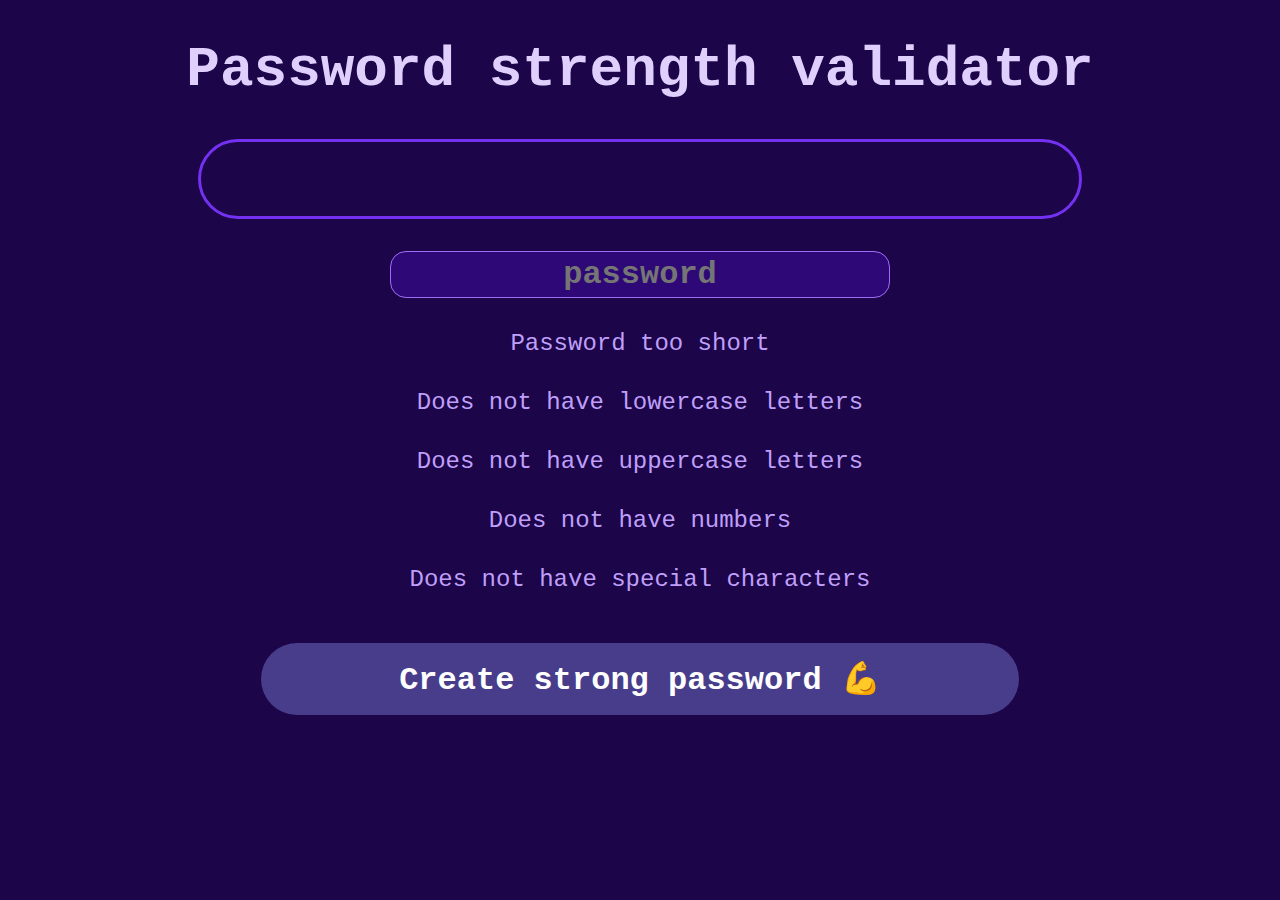
==== src/Index.html @ 683299e5 "Rename index.html to Index.html" ====
<!DOCTYPE html>
<html lang="en">

<head>
    <meta charset="UTF-8">
    <meta http-equiv="X-UA-Compatible" content="IE=edge">
    <meta name="viewport" content="width=device-width, initial-scale=1.0">

    <link rel="stylesheet" href="./style.css">
    <script src="./script.js" defer></script>

    <title>Password strength validator</title>
</head>

<body>
    <h1>Password strength validator</h1>
    <div class="strength-meter" id="strength-meter"></div>
    <input class="password-input" id="password-input" placeholder="password" type="text" autofocus
        aria-label="password">
    <div id="reasons" class="reasons"></div>
    <br>
    <button class="button" onclick="generatePassword()">Create strong password 💪</button>
    <br>
    <label id="generated-password"></label>
</body>

</html>
---- src/style.css ----
* {
  font-family: 'Courier New', Courier, monospace
}

h1 {
  font-size: 3.5rem;
}

div, input {
  font-size: 2rem;
}

*::before, *::after, * {
  box-sizing: border-box;
}

body {
  background-color: hsl(261, 88%, 15%);
  color: hsl(261, 88%, 90%);
  text-align: center;
}

.strength-meter {
  position: relative;
  height: 5rem;
  width: 70%;
  border: 3px solid hsl(261, 88%, 57%);
  border-radius: 5rem;
  margin: 0 auto;
  overflow: hidden;
}

.strength-meter::before {
  content: '';
  position: absolute;
  left: 0;
  height: 100%;
  width: calc(1% * var(--strength, 0));
  background-color: hsl(261, 88%, 67%);
  transition: width 200ms;
}

.password-input {
  margin-top: 2rem;
  width: 50%;
  max-width: 500px;
  padding: .25rem .75rem;
  background-color: hsl(261, 88%, 25%);
  color: white;
  border: 1px solid hsl(261, 88%, 57%);
  outline: none;
  text-align: center;
  border-radius: 1rem;
  font-weight: bold;
}

.password-input:focus {
  border-color: hsl(261, 88%, 70%);
}

.reasons > * {
  margin-top: 2rem;
  color: hsl(261, 88%, 80%);
  font-size: 1.5rem;
}

button {
    margin: 2rem;
    width: 60%;
    max-width: 800px;
    font-size: 2rem;
    background-color: darkslateblue;
    color: white;
    border: none;
    border-radius: 5rem;
    padding: 1rem;
    cursor: pointer;
    font-weight: bold;
}

label {
    color: chartreuse;
    margin: 2rem;
    font-size: 1.5rem;
    font-weight: bold;
}
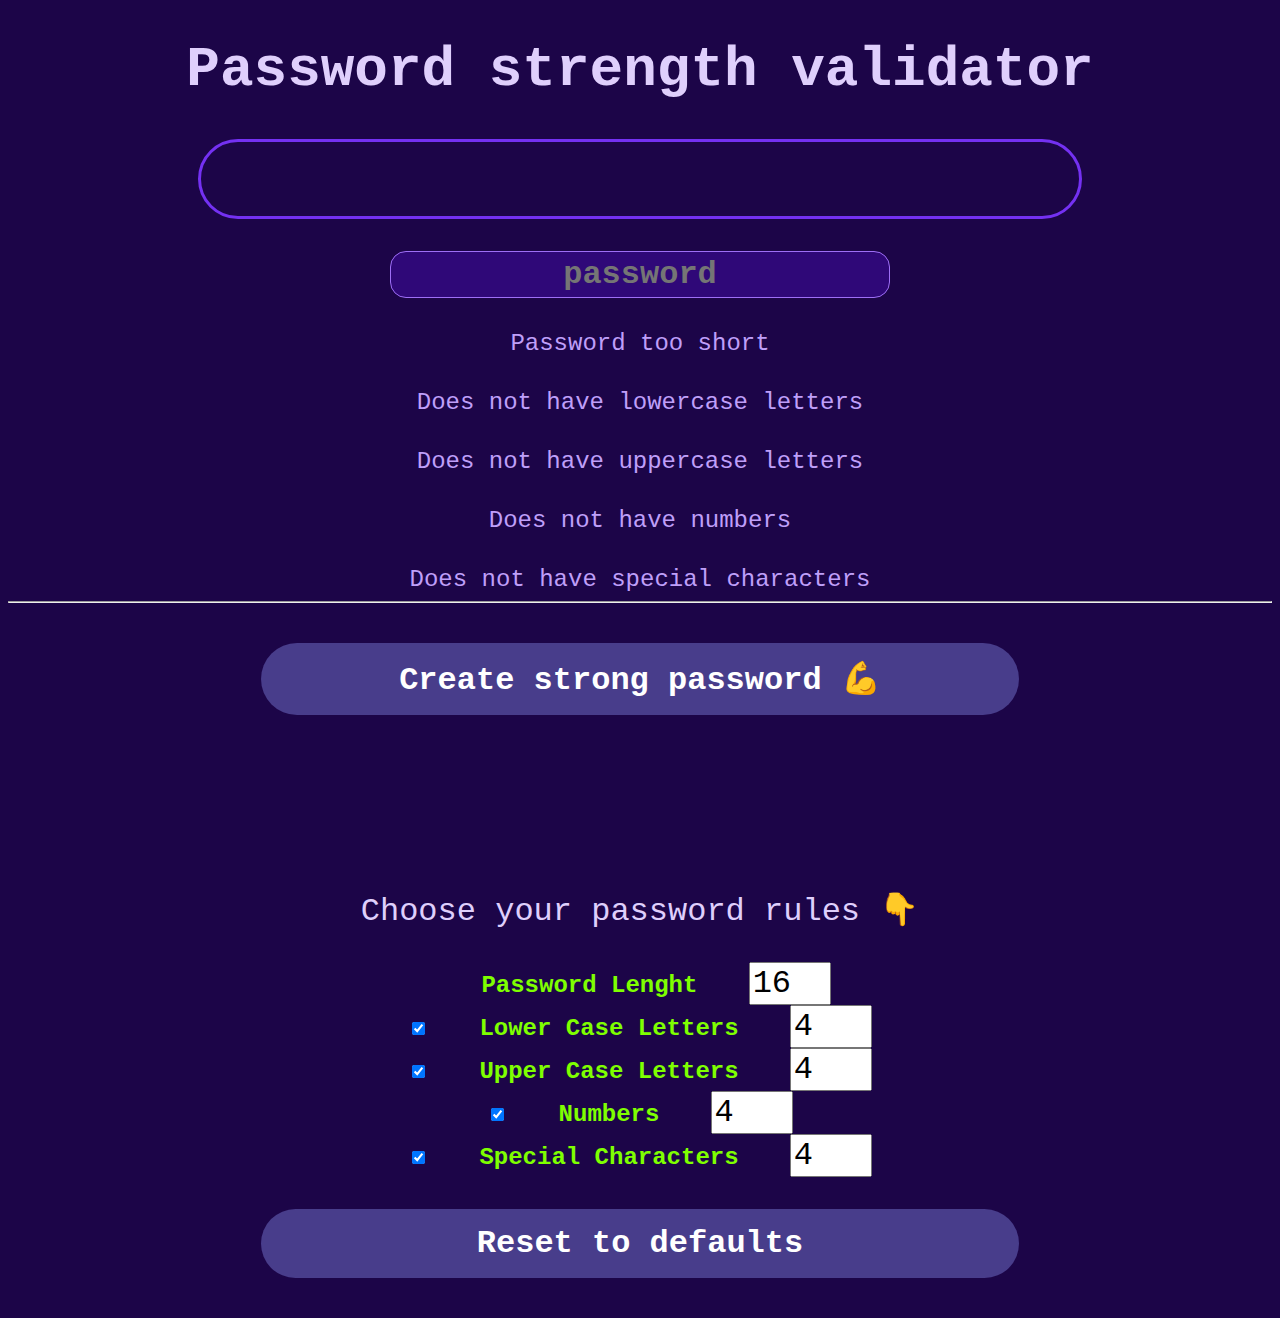
==== commit 2b8e89bd: "Merge branch 'main' of github.com:pncsoares/password-strength-validator" ====
--- a/src/Index.html
+++ b/src/Index.html
@@ -18,10 +18,56 @@
     <input class="password-input" id="password-input" placeholder="password" type="text" autofocus
         aria-label="password">
     <div id="reasons" class="reasons"></div>
-    <br>
-    <button class="button" onclick="generatePassword()">Create strong password 💪</button>
-    <br>
-    <label id="generated-password"></label>
+    <hr>
+    <div class="generate-password-container">
+        <div class="generate-password-button-container">
+            <button class="generate-password-button" onclick="generatePassword()">Create strong password 💪</button>
+            <br>
+            <label id="generated-password-label" class="generated-password-label"></label>
+            <br>
+            <label id="copy-message-label" class="copy-message-label"></label>
+        </div>
+        <br>
+        <div class="password-rules-container">
+            <p>Choose your password rules 👇</p>
+            <div>
+                <label for="password-lenght">Password Lenght</label>
+                <input type="number" class="number-selector" id="password-lenght" name="password-lenght" min="8"
+                    max="32" value="16">
+            </div>
+            <div class="checkboxes-container">
+                <div class="checkbox-container">
+                    <input type="checkbox" class="checkbox" id="lower-case-letters" name="lower-case-letters" checked
+                        onclick="handleCheck(this, 'lower-case-letters-quantity')">
+                    <label for="lower-case-letters">Lower Case Letters</label>
+                    <input type="number" class="number-selector" id="lower-case-letters-quantity"
+                        name="lower-case-letters-quantity" min="2" max="32" value="4">
+                </div>
+                <div class="checkbox-container">
+                    <input type="checkbox" class="checkbox" id="upper-case-letters" name="upper-case-letters" checked
+                        onclick="handleCheck(this, 'upper-case-letters-quantity')">
+                    <label for="upper-case-letters">Upper Case Letters</label>
+                    <input type="number" class="number-selector" id="upper-case-letters-quantity"
+                        name="upper-case-letters-quantity" min="2" max="32" value="4">
+                </div>
+                <div class="checkbox-container">
+                    <input type="checkbox" class="checkbox" id="numbers" name="numbers" checked
+                        onclick="handleCheck(this, 'numbers-quantity')">
+                    <label for="numbers">Numbers</label>
+                    <input type="number" class="number-selector" id="numbers-quantity" name="numbers-quantity" min="2"
+                        max="32" value="4">
+                </div>
+                <div class="checkbox-container">
+                    <input type="checkbox" class="checkbox" id="special-characters" name="special-characters" checked
+                        onclick="handleCheck(this, 'special-characters-quantity')">
+                    <label for="special-characters">Special Characters</label>
+                    <input type="number" class="number-selector" id="special-characters-quantity"
+                        name="special-characters-quantity" min="2" max="32" value="4">
+                </div>
+            </div>
+            <button class="reset-to-defaults-button" onclick="resetToDefaults()">Reset to defaults</button>
+        </div>
+    </div>
 </body>
 
-</html>
+</html>